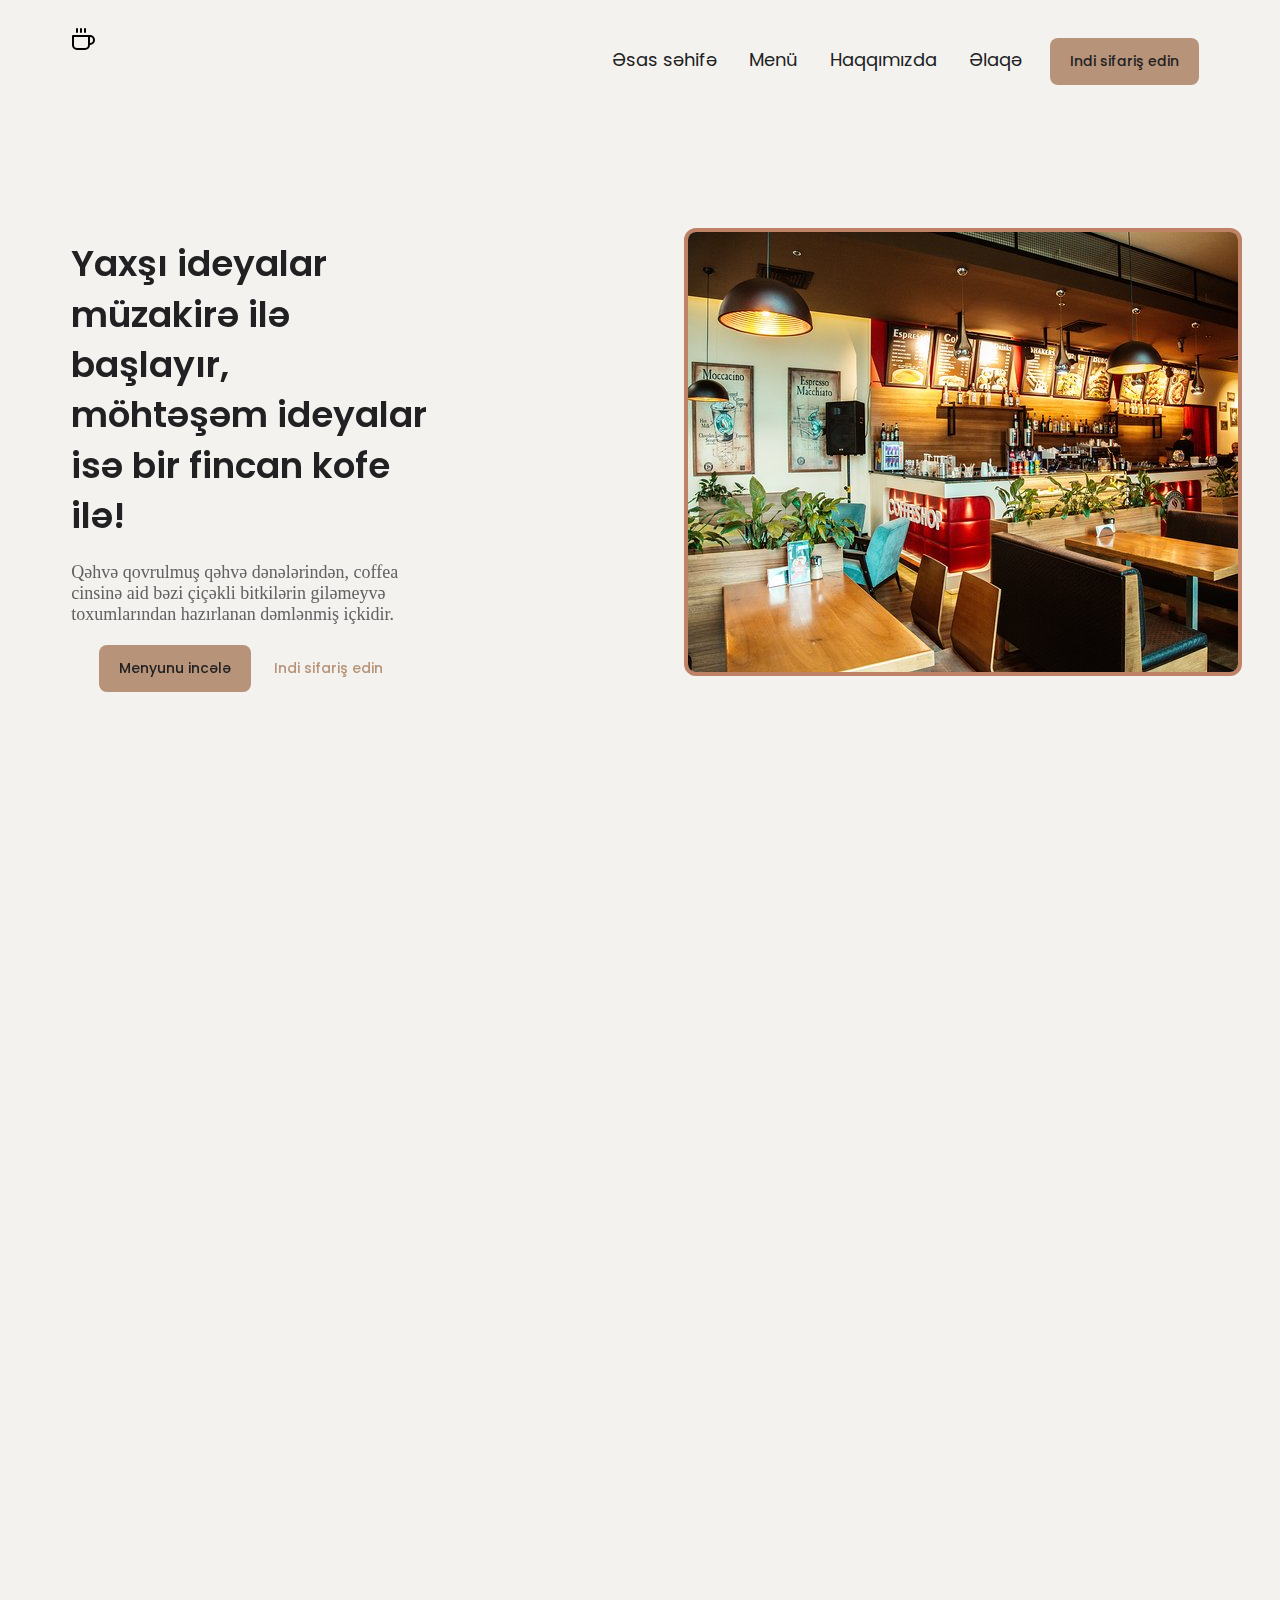
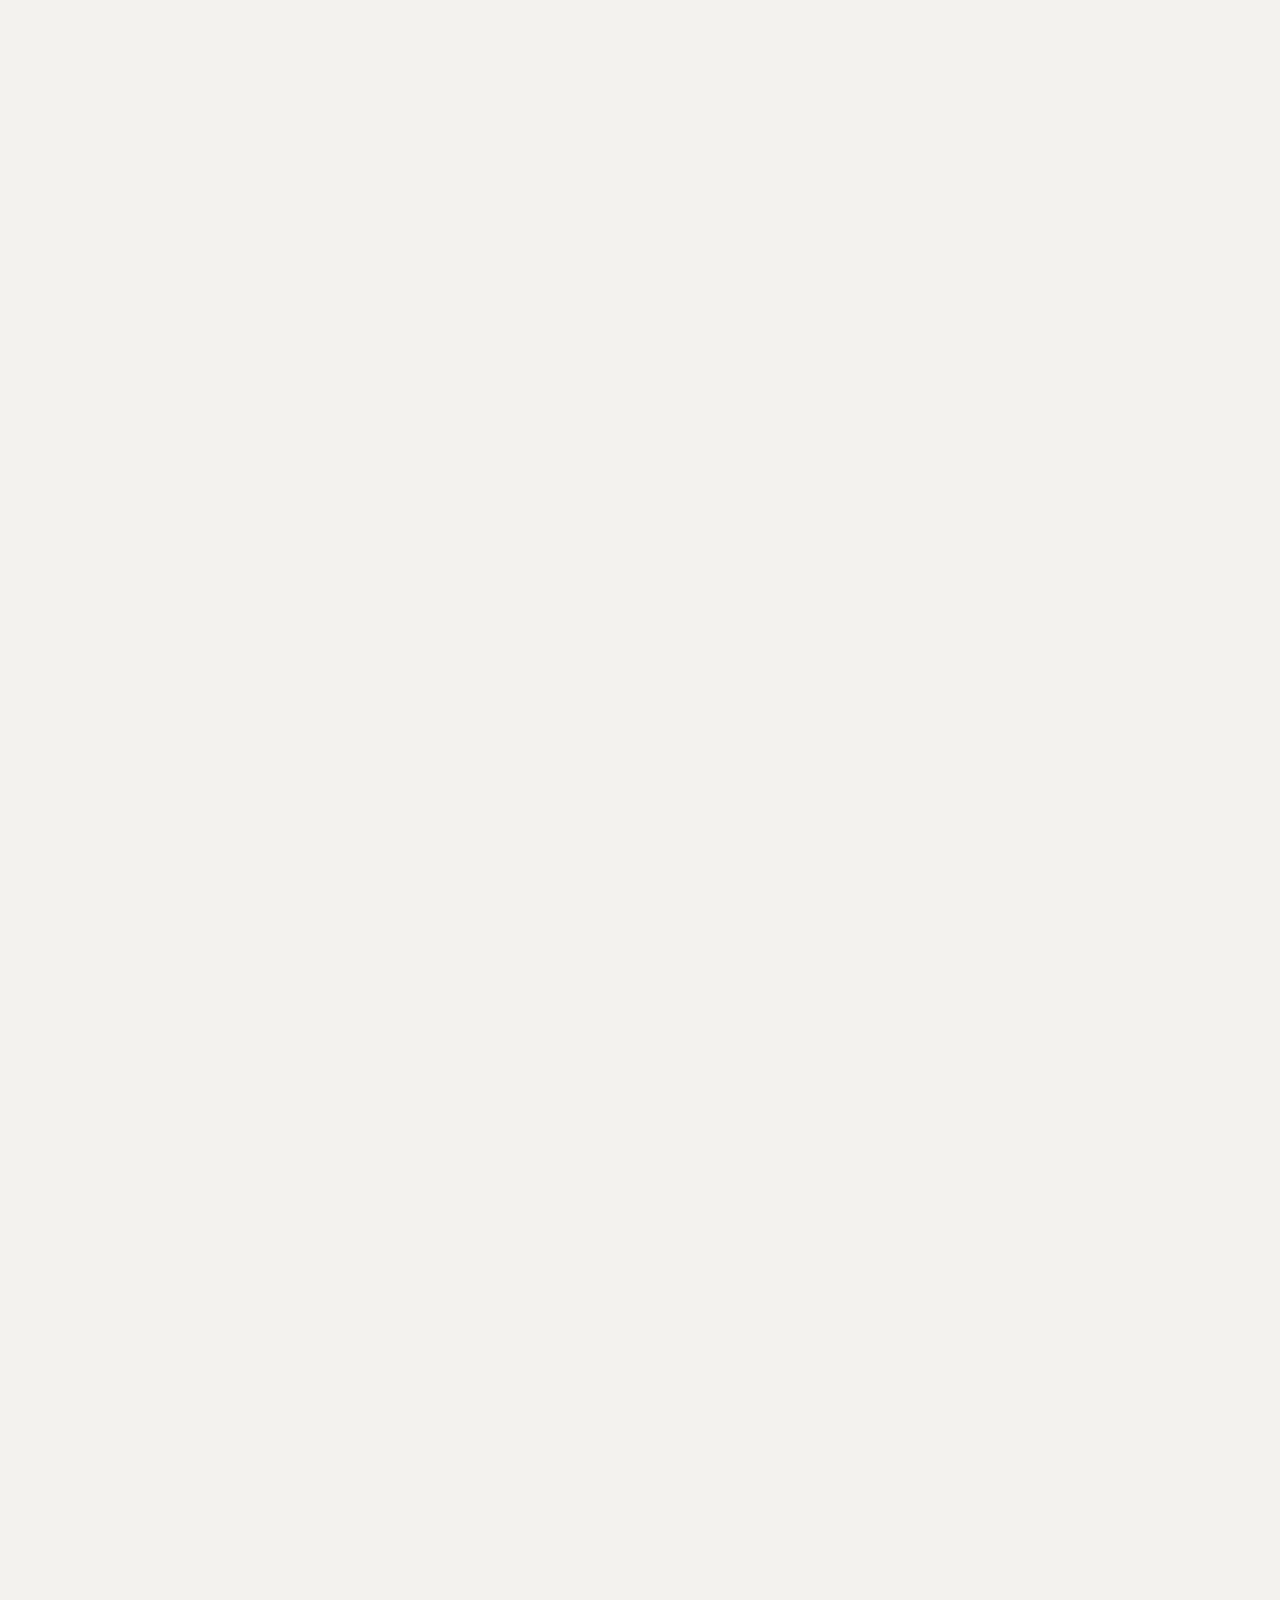
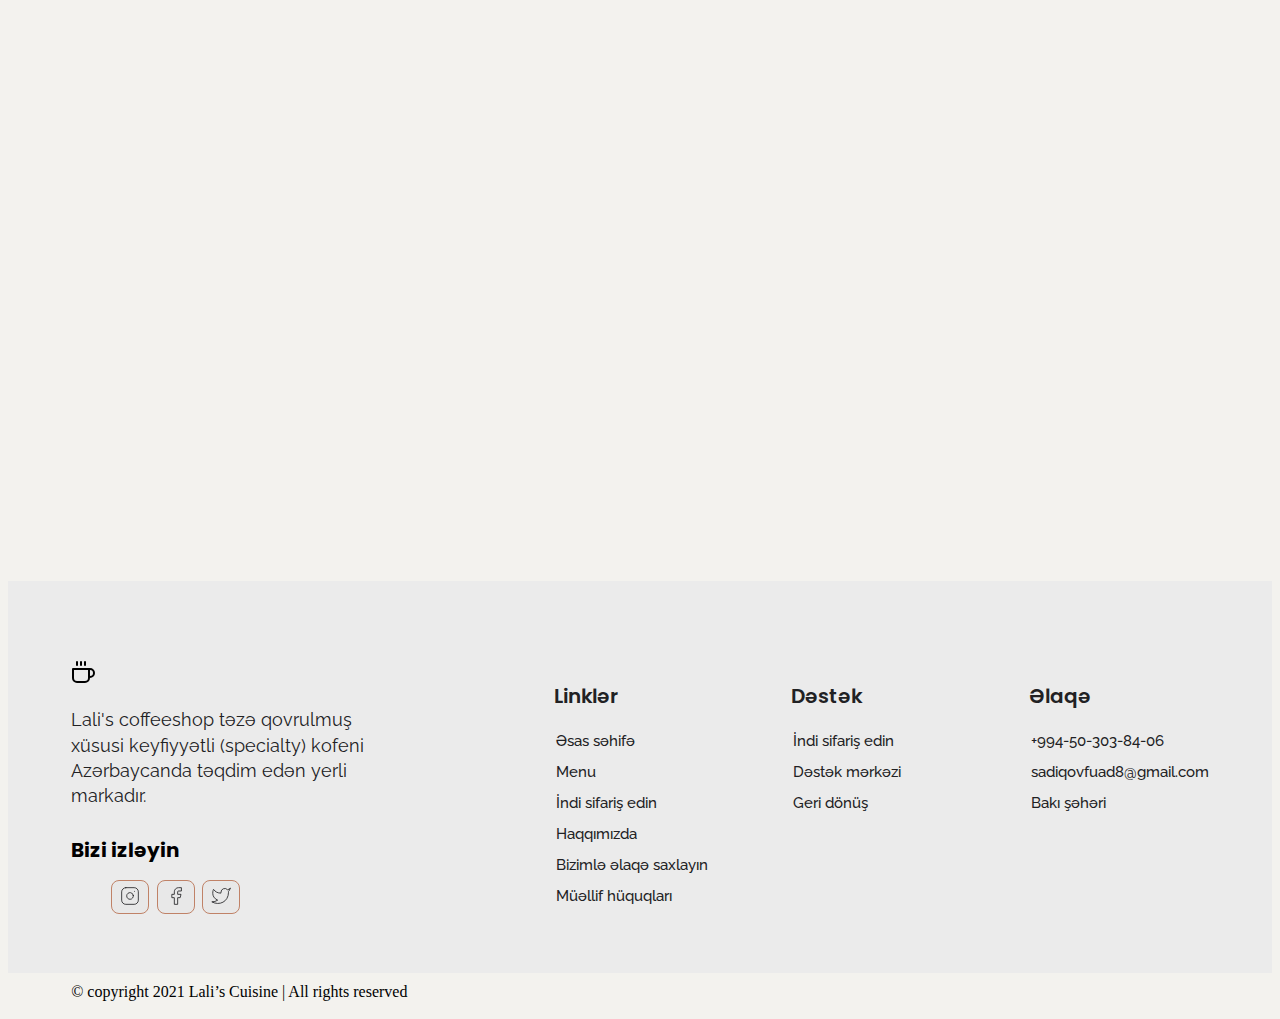
==== index.html @ 2149ada3 "initial commit" ====
<!DOCTYPE html>
<html lang="en">
<head>
    <meta charset="UTF-8">
    <meta http-equiv="X-UA-Compatible" content="IE=edge">
    <meta name="viewport" content="width=device-width, initial-scale=1.0">
    <title>Home | Lali's coffeeshop</title>
    <link rel="stylesheet" href="./reset.css">
    <link rel="stylesheet" href="./globalStyle.css">
    <link rel="stylesheet" href="./components.css">
    <!----aos.css---->
    <link rel="stylesheet" href="https://unpkg.com/aos@next/dist/aos.css" />
    <link rel="stylesheet" href="./home.css">
</head>
<body>
    <!----Nav Section---->
     <div class="nav">
         <div class="container">
             <div class="nav__wrapper">
                 <a href="./index.html" class="logo">
                    <img src="coffee.svg">
                 </a>
                 <nav>
                     <div class="nav__icon">
                        <svg xmlns="http://www.w3.org/2000/svg" width="24" height="24" viewBox="0 0 24 24" fill="none"
                        stroke="currentColor" stroke-width="2" stroke-linecap="round" stroke-linejoin="round"
                        class="feather feather-menu">
                        <line x1="3" y1="12" x2="21" y2="12" />
                        <line x1="3" y1="6" x2="21" y2="6" />
                        <line x1="3" y1="18" x2="21" y2="18" />
                      </svg>
                     </div>
                     <div class="nav__bgOverlay"></div>
                     <ul class="nav__list">
                         <div class="nav__close">
                            <svg xmlns="http://www.w3.org/2000/svg" width="24" height="24" viewBox="0 0 24 24" fill="none"
                            stroke="currentColor" stroke-width="2" stroke-linecap="round" stroke-linejoin="round"
                            class="feather feather-x">
                            <line x1="18" y1="6" x2="6" y2="18" />
                            <line x1="6" y1="6" x2="18" y2="18" />
                          </svg>
                         </div>
                         <div class="nav__list__wrapper">
                             <li><a href="./index.html" class="nav__link">Əsas səhifə</a></li> 
                             <li><a href="./menu.html" class="nav__link">Menü</a></li>
                             <li><a href="./about.html" class="nav__link">Haqqımızda</a></li>
                             <li><a href="./contact.html" class="nav__link">Əlaqə</a></li>
                             <li><a href="./booking.html" class="btn primary-btn">Indi sifariş edin</a></li>
                         </div>
                     </ul>
                 </nav>
             </div>
         </div>
     </div>
    <!---End-Nav Section---->
   <!---Hero Section-->
   <section id="hero">
       <div class="container">
           <div class="hero__wrapper">
               <div class="hero__left" data-aos="fade-left">
                   <div class="hero__left__wrapper">
                       <h1 class="hero__heading">Yaxşı ideyalar müzakirə ilə başlayır, möhtəşəm ideyalar isə bir fincan kofe ilə! </h1>
                       <div class="hero__info">
                        Qəhvə qovrulmuş qəhvə dənələrindən, coffea cinsinə aid bəzi çiçəkli bitkilərin giləmeyvə toxumlarından hazırlanan dəmlənmiş içkidir. 
                       </div>
                       <div class="button__wrapper">
                           <a href="./menu.html" class="btn primary-btn">Menyunu incələ</a>
                           <a href="./booking.html" class="btn">Indi sifariş edin</a>
                       </div>
                    </div>
               </div>
               <div class="hero__right" data-aos="fade-right">
                   <div class="hero__imgWrapper">
                       <div class="hero__imgWrapper2">
                       <img src="coffeeshop.jpg" alt="">
                       </div>
                    </div>
                    </div>
               </div>
           </div>
       </div>
   </section>
   <!---End-Hero Section-->
   <!--Store Info Section-->
    <section id="storeInfo" data-aos="fade-up">
        <div class="container">
            <div class="storeInfo__wrapper">
                <div class="storeInfo__item">
                    <div class="storeInfo__icon">
                        <img src="wall-clock.svg" alt="icon">
                    </div>
                    <h3 class="storeInfo__title">
                        10:00 - 19:00
                    </h3>
                    <p>
                        Açılış saatı
                    </p>
                </div>
                <div class="storeInfo__item">
                    <div class="storeInfo__icon">
                        <img src="address.svg" alt="icon">
                    </div>
                    <h3 class="storeInfo__title">
                        Baku, Azerbaijan
                    </h3>
                    <p>
                        Ünvan
                    </p>
                </div>
                <div class="storeInfo__item">
                    <div class="storeInfo__icon">
                        <img src="phone.svg" alt="icon">
                    </div>
                    <h3 class="storeInfo__title">
                        +994-50-303-84-06
                    </h3>
                    <p>
                        Əlaqə nömrəsi
                    </p>
                </div>
            </div>
        </div>
    </section>
   <!--End-Store Info Section-->
   <!---Our Specials Section--->
   <section id="ourSpecials" data-aos="fade-up">
      <div class="container">
          <div class="ourSpecials__wrapper">
              <div class="ourSpecials__left">
                  <div class="ourSpecials__item">
                      <div class="ourSpecials__item__img">
                          <img src="latte.jpg" alt="coffee img">
                      </div>
                      <h2 class="ourSpecials__item__title">Latte</h2>
                      <h3 class="ourSpecials__item__price">5$</h3>
                      <p class="ourSpecials__item__text">
                        Qaranlıq, zəngin espressomuz buxarda hazırlanmış süd və yüngül köpük təbəqəsi ilə balanslaşdırılmışdır. Süd üçün mükəmməl istiləşmə.
                      </p>
                  </div>
                  <div class="ourSpecials__item">
                    <div class="ourSpecials__item__img">
                        <img src="cappuccino.jpg" alt="coffee img">
                    </div>
                    <h2 class="ourSpecials__item__title">Cappuccino</h2>
                    <h3 class="ourSpecials__item__price">6$</h3>
                    <p class="ourSpecials__item__text">
                        Tünd, zəngin espresso hamarlanmış və uzanmış qalın süd köpüyü təbəqəsi altında pusqudadır. Barista sənətinin və sənətkarlığının kimyagərliyi.
                      </p>
                </div>
              </div>
              <div class="ourSpecials__right">
                  <h2 class="ourSpecials__title">Bizim təklif etdiklərimiz</h2>
                  <p class="ourSpecials__text">
                    İstər fincanınızı isitmək üçün yeni bir şey axtarırsınız, istər sevimli qarışımınız üçün ən yaxşı 
                    dəmləmə üsulunu axtarırsınız, istərsə də ən nadir təkliflərimizi araşdırırsınız, doğru yerə gəldiniz.
                  </p>
                  <a href="./booking.html" class="btn primary-btn">Indi sifariş edin</a>
              </div>
          </div>
      </div>
   </section>
   <!---End-Our Specials Section--->
   <!--Top dishes-->
    <section id="dishGrid" data-aos="fade-up">
        <div class="container">
            <h2 class="dishGrid__title">
                Soyuq içkilər
            </h2>
            <div class="dishGrid__wrapper">
                <div class="dishGrid__item">
                    <div class="dishGrid__item__img">
                        <img src="iced-americano.jpg" alt="">
                    </div>
                    <div class="dishGrid__item__info">
                        <div class="dishGrid__item__title">
                            <h3>
                                Iced Americano
                            </h3>
                        <h3 class="dishGrid__item__price">
                        5$
                        </h3>
                        </div>
                    </div>
                </div>
                <div class="dishGrid__item">
                    <div class="dishGrid__item__img">
                        <img src="iced-espresso.jpg" alt="">
                    </div>
                    <div class="dishGrid__item__info">
                        <div class="dishGrid__item__title">
                            <h3>
                                Iced Espresso
                            </h3>
                        <h3 class="dishGrid__item__price">
                        6$
                        </h3>
                        </div>
                    </div>
                </div>
                <div class="dishGrid__item">
                    <div class="dishGrid__item__img">
                        <img src="iced-latte.png" alt="">
                    </div>
                    <div class="dishGrid__item__info">
                        <div class="dishGrid__item__title">
                            <h3>
                                Iced Caffè Latte
                            </h3>
                        <h3 class="dishGrid__item__price">
                        6$
                        </h3>
                        </div>
                    </div>
                </div>
            </div>
        </div>
    </section>
   <!--End-of-Top dishes-->
   <!--Discount-->
   <section id="discount" data-aos="fade-up">
      <div class="container">
        <div class="discount__wrapper">
            <div class="discount__images">
                <div class="discount__img1">
                    <img src="caramel-macchiato.jpg" alt="coffee img">
                </div>
                <div class="discount__img2">
                    <img src="espresso-machiato.jpg" alt="coffee img">
                </div>
            </div>
            <div class="discount__info">
                <h3 class="discount__text">
                    20% OFF
                </h3>
                <h3 class="discount__title">
                    Endirimdə olan içkilər
                </h3>
                <h3 class="discount__price">
                    <span class="discount__oldPrice">
                        10$
                    </span>
                    <span class="discount__newPrice">
                        8$
                    </span>
                </h3>
                <a href="./booking.html" class="btn primary-btn discount__btn">Indi sifariş edin</a>
            </div>
        </div>
      </div>
   </section>
   <!--End-of-Discount-->
   <!--Why us Section-->
   <section id="whyUs">
    <div class="whyUs__wrapper">
        <div class="whyUs__left" data-aos="fade-right">
            <h2 class="whyUs__title">
                Niyə bizim kofeləri seçməlisiniz
            </h2>
            <p class="whyUs__text">
                Xidmət keyfiyyəti, içkilər, atmosfer və qiymətlər restoranı seçmək üçün əsas nüanslardır.Əsas məqsədimiz, hər fincanda eyni keyfiyyət və ləzzəti qoruyaraq hər yerdə insanlar üçün əvəzedilməz olmamızı təmin etməkdir. 
            </p>
        </div>
        <div class="whyUs__right" data-aos="fade-left">
            <div class="whyUs__items__wrapper">
                <div class="whyUs__item">
                    <div class="whyUs__item__icon">
                        <svg xmlns="http://www.w3.org/2000/svg" viewBox="0 0 512 512">
                            <path d="M400 192H32C14.25 192 0 206.3 0 224v192c0 53 43 96 96 96h192c53 0 96-43 96-96h16c61.75 0 112-50.25 112-112S461.8 192 400
                            192zM400 352H384V256h16C426.5 256 448 277.5 448 304S426.5 352 400 352zM107.9 100.7C120.3 107.1 128 121.4 128 136c0
                            13.25 10.75 23.89 24 23.89S176 148.1 176 135.7c0-31.34-16.83-60.64-43.91-76.45C119.7 52.03 112 38.63 112 24.28c0-13.25-10.75-24.14-24-24.14S64 11.03
                            64 24.28C64 55.63 80.83 84.92 107.9 100.7zM219.9 100.7C232.3 107.1 240 121.4 240 136c0 13.25 10.75 23.86 24 23.86S288 148.1
                            288 135.7c0-31.34-16.83-60.64-43.91-76.45C231.7 52.03 224 38.63 224 24.28c0-13.25-10.75-24.18-24-24.18S176 11.03 176 24.28C176 55.63 192.8 84.92 
                            219.9 100.7z"/>
                        </svg>
                        <p class="whyUs__item__text">
                            Keyfiyyətli içkilər
                        </p>
                    </div>
                    </div>
                    <div class="whyUs__item">
                    <div class="whyUs__item__icon">
                        <svg version="1.1" id="Capa_1" xmlns="http://www.w3.org/2000/svg" xmlns:xlink="http://www.w3.org/1999/xlink" x="0px" y="0px"
	                    width="536.243px" height="536.242px" viewBox="0 0 536.243 536.242" style="enable-background:new 0 0 536.243 536.242;"
                        xml:space="preserve">
                       <g>
                       <path d="M471.053,197.07c-94.2-101.601-284-183.601-423.5-154.2c-9.2,1.8-12.9,9.2-12.2,16.5c-86.9,47.7,9.2,213,45.9,261.3
		               c72.2,96.1,200.701,203.2,329.901,173.8c60-13.5,103.399-69.8,120-126.1C550.053,304.77,513.253,242.37,471.053,197.07z
		               M393.353,465.17c-102.199,23.3-210.5-75.9-271.7-145c-61.2-70.4-108.3-155.4-71-243c83.8,151.8,253.4,269.3,414.9,321.899
		               c19.601,6.101,28.2-24.5,8.601-31.199C318.753,315.27,166.353,209.97,73.953,72.27c111.4-13.5,238.701,45.9,326.201,107.101
		               c50.199,35.5,98.5,87.5,102.8,151.8C505.954,394.17,451.454,451.67,393.353,465.17z"/>
                       </g><g></g><g></g><g></g><g></g><g></g><g></g><g></g><g></g><g></g><g></g><g></g><g></g><g></g><g></g><g></g>
                       </svg>

                        <p class="whyUs__item__text">
                            Klassik dad
                        </p>
                    </div>
                    </div>
                    <div class="whyUs__item">
                    <div class="whyUs__item__icon">
                        <svg version="1.1" id="Capa_1" xmlns="http://www.w3.org/2000/svg" xmlns:xlink="http://www.w3.org/1999/xlink" x="0px" y="0px"
	                    viewBox="0 0 58 58" style="enable-background:new 0 0 58 58;" xml:space="preserve">
                        <g>
 	                    <path d="M45.768,6.161c-1.884-0.244-3.766-0.099-5.608,0.432C37.517,3.106,33.399,1.047,29,1.047s-8.517,2.06-11.16,5.546
		                c-1.842-0.529-3.724-0.675-5.608-0.432C5.318,7.057,0.06,12.974,0.001,19.925c-0.055,6.503,4.307,12.141,10.608,13.709
		                c1.496,0.372,2.6,1.653,2.746,3.188l0.838,8.803l-0.001,0l0.479,5.029c0.204,2.146,2.92,3.619,4.062,4.147
		                c0.163,0.075,0.294,0.131,0.381,0.167c3.142,1.323,6.514,1.984,9.886,1.984c3.371,0,6.74-0.661,9.877-1.982
		                c0.702-0.29,4.215-1.864,4.449-4.316l0.479-5.029l-0.001,0l0.838-8.803c0.146-1.535,1.25-2.816,2.746-3.188
		                C53.692,32.065,58.055,26.428,58,19.925C57.94,12.974,52.682,7.057,45.768,6.161z M38.108,53.125
		                c-5.789,2.438-12.429,2.439-18.222-0.002c-1.247-0.52-3.134-1.724-3.223-2.658l-0.124-1.298c3.955,1.912,8.137,2.88,12.46,2.88
		                s8.505-0.968,12.46-2.88l-0.124,1.298C41.248,51.399,39.36,52.604,38.108,53.125z M46.908,31.692
		                c-2.317,0.577-4.027,2.563-4.254,4.94l-0.968,10.162c-4.004,2.151-8.268,3.252-12.686,3.252s-8.682-1.101-12.686-3.252
		                l-0.968-10.162c-0.227-2.378-1.937-4.363-4.254-4.94c-5.4-1.344-9.139-6.176-9.092-11.75c0.051-5.958,4.56-11.029,10.489-11.797
		                c0.504-0.065,1.009-0.099,1.513-0.099c1.313,0,2.621,0.222,3.903,0.663l0.724,0.249l0.43-0.634C21.298,5.021,25.014,3.047,29,3.047
		                s7.702,1.974,9.941,5.278l0.43,0.634l0.724-0.249c1.774-0.61,3.596-0.8,5.416-0.564C51.439,8.913,55.949,13.984,56,19.942
		                C56.047,25.517,52.308,30.349,46.908,31.692z"/>
	                    <path d="M18.876,35.055c-0.548,0.068-0.937,0.568-0.868,1.116l1,8c0.063,0.506,0.494,0.876,0.991,0.876
		                c0.042,0,0.083-0.003,0.125-0.008c0.548-0.068,0.937-0.568,0.868-1.116l-1-8C19.923,35.374,19.418,34.992,18.876,35.055z"/>
	                    <path d="M26,37.047c-0.552,0-1,0.447-1,1v8c0,0.553,0.448,1,1,1s1-0.447,1-1v-8C27,37.494,26.552,37.047,26,37.047z"/>
	                    <path d="M39.124,35.055c-0.543-0.063-1.048,0.319-1.116,0.868l-1,8c-0.068,0.548,0.32,1.048,0.868,1.116
		                c0.042,0.005,0.084,0.008,0.125,0.008c0.497,0,0.928-0.37,0.991-0.876l1-8C40.061,35.623,39.672,35.123,39.124,35.055z"/>
	                    <path d="M32,37.047c-0.552,0-1,0.447-1,1v8c0,0.553,0.448,1,1,1c0.552,0,1-0.447,1-1v-8C33,37.494,32.552,37.047,32,37.047z"/>
	                    <path d="M16.011,11.047c-8.348-0.071-9.973,6.717-9.987,6.786c-0.119,0.539,0.223,1.072,0.762,1.19
		                c0.072,0.016,0.145,0.023,0.215,0.023c0.459,0,0.874-0.318,0.976-0.786c0.012-0.053,1.211-5.329,8.013-5.214
		                c0.535-0.037,1.005-0.438,1.011-0.989S16.563,11.053,16.011,11.047z"/>
	                    <path d="M23.389,7.255c-0.437,0.338-0.518,0.966-0.18,1.403c0.337,0.437,0.966,0.516,1.403,0.181
		                c0.041-0.033,4.222-3.182,8.816,0.027c0.174,0.122,0.374,0.181,0.572,0.181c0.316,0,0.626-0.149,0.821-0.428
		                c0.316-0.452,0.206-1.076-0.247-1.392C29.943,3.994,25.233,5.833,23.389,7.255z"/>
                        </g><g></g><g></g><g></g><g></g><g></g><g></g><g></g><g></g><g></g><g></g><g></g><g></g><g></g><g></g><g></g>
                        </svg>
                        <p class="whyUs__item__text">
                            Təcrübəli baristalar
                        </p>
                    </div>
                    </div>
                    <div class="whyUs__item">
                    <div class="whyUs__item__icon">
                        <svg version="1.1" id="Capa_1" xmlns="http://www.w3.org/2000/svg" xmlns:xlink="http://www.w3.org/1999/xlink" x="0px" y="0px"
	                    viewBox="0 0 295.84 295.84" style="enable-background:new 0 0 295.84 295.84;" xml:space="preserve">
                       <g>
                       <path d="M90.644,34.525L60.75,61.591c-3.035,2.897-3.211,7.64-0.457,10.655c1.324,1.586,3.444,2.594,5.771,2.594h35.807
		               c4.231,0,7.547-3.218,7.547-7.449c0-4.289-3.315-7.551-7.547-7.551H85.578l15.212-13.922c5.483-4.955,8.628-12.117,8.628-19.515
		               c0-6.659-2.412-12.951-6.771-17.62c-4.955-5.483-12.04-8.646-19.437-8.646c-6.658,0-12.91,2.402-17.578,6.76l-3.136,2.826
		               c-3.073,2.805-3.32,7.483-0.531,10.689c1.465,1.605,3.515,2.526,5.624,2.526c1.861,0,3.661-0.71,5.062-1.988l3.105-2.807
		               c2.073-1.825,4.721-2.83,7.454-2.83c3.219,0,6.129,1.269,8.182,3.558c1.852,2.104,2.83,4.682,2.83,7.454
		               C94.223,29.59,92.987,32.423,90.644,34.525z"/>
	                   <path d="M115.019,60.006c1.262,1.107,2.844,1.834,4.704,1.834h29.197v5.333c0,4.231,3.269,7.547,7.5,7.547s7.5-3.315,7.5-7.547
		               v-5.726c4-0.466,6.658-3.587,6.658-7.487c0-3.831-2.658-7.004-6.658-7.485V7.363c0-2.723-0.916-4.265-1.585-4.973
		               c-0.666-0.708-1.965-1.946-4.187-2.273c-2.688-0.395-4.584,0.167-6.686,2.269c-0.666,0.788-37.684,46.902-37.684,46.902
		               c-1.297,1.637-1.851,3.729-1.597,5.741C112.425,56.967,113.445,58.785,115.019,60.006z M148.92,29.17v17.67h-13.318L148.92,29.17z"
		               />
	                   <path d="M189.369,74.72c4.289,0,7.551-3.315,7.551-7.547V44.84h22v22.333c0,4.231,3.218,7.547,7.449,7.547
		               c4.289,0,7.551-3.315,7.551-7.547V7.665c0-4.232-3.262-7.548-7.551-7.548c-4.231,0-7.449,3.316-7.449,7.548V29.84h-22V7.665
		               c0-4.232-3.262-7.548-7.551-7.548c-4.231,0-7.449,3.316-7.449,7.548v59.508C181.92,71.405,185.138,74.72,189.369,74.72z"/>
	                  <path d="M235.002,88.84H61.504c-24.951,0-45.584,20.14-45.584,45.091v0.5c0,24.951,20.633,45.409,45.584,45.409h0.563
		              l-16.616,68.527c-0.236,0.756-0.531,1.479-0.531,2.313v37c0,4.418,3.915,8.159,8.333,8.159h190c4.418,0,7.667-3.741,7.667-8.159
		              v-37c0-0.957-0.01-1.792-0.319-2.642l-16.458-68.199h0.859c24.951,0,44.918-20.458,44.918-45.409v-0.5
		              C279.92,108.98,259.953,88.84,235.002,88.84z M63.415,242.84l25.174-105h118.859l25.567,105H63.415z"/>
	                 <circle cx="119.599" cy="156.168" r="9.091"/>
	                 <circle cx="148.008" cy="156.168" r="9.091"/>
	                 <circle cx="176.416" cy="156.168" r="9.091"/>
	                 <circle cx="119.599" cy="184.576" r="9.091"/>
	                 <circle cx="148.008" cy="184.576" r="9.091"/>
	                 <circle cx="176.416" cy="184.576" r="9.091"/>
	                 <path d="M119.599,203.895c-5.022,0-9.091,4.067-9.091,9.091c0,5.02,4.068,9.09,9.091,9.09c5.021,0,9.09-4.07,9.09-9.09
	                 C128.689,207.962,124.619,203.895,119.599,203.895z"/>
	                 <path d="M148.008,203.895c-5.021,0-9.091,4.067-9.091,9.091c0,5.02,4.069,9.09,9.091,9.09s9.09-4.07,9.09-9.09
		             C157.098,207.962,153.029,203.895,148.008,203.895z"/>
	                <path d="M176.416,203.895c-5.021,0-9.091,4.067-9.091,9.091c0,5.02,4.069,9.09,9.091,9.09s9.092-4.07,9.092-9.09
		            C185.508,207.962,181.438,203.895,176.416,203.895z"/>
                    </g><g></g><g></g><g></g><g></g><g></g><g></g><g></g><g></g><g></g><g></g><g></g><g></g><g></g><g></g><g></g>
                    </svg>

                        <p class="whyUs__item__text">
                            24 saat servis
                        </p>  
                    </div>
            </div>
        </div>
    </div>
   </section>
    <!--End-of-Why us Section-->
    <!--Newsletter section-->
    <section id="newsletter" data-aos="fade-up">
        <div class="container">
            <div class="newsletter__wrapper">
                <div class="newsletter__info">
                    <h3 class="newsletter__title">Xəbər bülleteninə qoşul</h3>
                    <p class="newsletter__text">Yeniliklərdən xəbər almaq üçün bizi izlə</p>
                </div> 
                <div class="newsletter__form">
                    <form action="">
                        <label for="email">
                            <input type="email" placeholder="Mail adressiniz:">
                        </label>
                        <button type="submit">Qoşul</button>
                    </form>
                </div>
            </div>
        </div>
    </section>
    <!--End-of-Newsletter section-->
<!--Footer-->
<footer>
    <div class="container">
        <div class="footer__wrapper">
            <div class="footer__col1">
                <div class="footer__logo">
                    <a href="./index.html"><img src="coffee.svg"></a>
                </div>
                    <p class="footer__desc">Lali's coffeeshop təzə qovrulmuş xüsusi keyfiyyətli (specialty) kofeni Azərbaycanda təqdim edən yerli markadır.</p>
                <div class="footer__socials">
                    <h4 class="footer_socials__title">Bizi izləyin</h4>
                    <ol>
                        <li><a href="#"> <svg xmlns="http://www.w3.org/2000/svg" width="24" height="24" viewBox="0 0 24 24" fill="none"
                            stroke="currentColor" stroke-width="1" stroke-linecap="round" stroke-linejoin="round"
                            class="feather feather-instagram">
                            <rect x="2" y="2" width="20" height="20" rx="5" ry="5" />
                            <path d="M16 11.37A4 4 0 1 1 12.63 8 4 4 0 0 1 16 11.37z" />
                            <line x1="17.5" y1="6.5" x2="17.51" y2="6.5" />
                          </svg></a></li>
                        <li><a href="#"><svg xmlns="http://www.w3.org/2000/svg" width="24" height="24" viewBox="0 0 24 24" fill="none"
                            stroke="currentColor" stroke-width="1" stroke-linecap="round" stroke-linejoin="round"
                            class="feather feather-facebook">
                            <path d="M18 2h-3a5 5 0 0 0-5 5v3H7v4h3v8h4v-8h3l1-4h-4V7a1 1 0 0 1 1-1h3z" />
                          </svg></a></li>
                        <li><a href=""> <svg xmlns="http://www.w3.org/2000/svg" width="24" height="24" viewBox="0 0 24 24" fill="none"
                            stroke="currentColor" stroke-width="1" stroke-linecap="round" stroke-linejoin="round"
                            class="feather feather-twitter">
                            <path
                              d="M23 3a10.9 10.9 0 0 1-3.14 1.53 4.48 4.48 0 0 0-7.86 3v1A10.66 10.66 0 0 1 3 4s-4 9 5 13a11.64 11.64 0 0 1-7 2c9 5 20 0 20-11.5a4.5 4.5 0 0 0-.08-.83A7.72 7.72 0 0 0 23 3z" />
                          </svg></a></li>
                    </ol>
                </div>
            </div>
            <div class="footer__col2">
                <h3 class="footer__text__title">Linklər</h3>
                    <ol class="footer__text">
                        <li><a href="./index.html">Əsas səhifə</a></li>
                        <li><a href="./menu.html">Menu</a></li>
                        <li><a href="./booking.html">İndi sifariş edin</a></li>
                        <li><a href="./about.html">Haqqımızda</a></li>
                        <li><a href="./contact.html">Bizimlə əlaqə saxlayın</a></li>
                        <li><a href="#">Müəllif hüquqları</a></li>
                    </ol>
            </div>
            <div class="footer__col3">
                <h3 class="footer__text__title">Dəstək</h3>
                    <ol class="footer__text">
                        <li><a href="./booking.html">İndi sifariş edin</a></li>
                        <li><a href="#">Dəstək mərkəzi</a></li>
                        <li><a href="#">Geri dönüş</a></li>
                    </ol>
            </div>
            <div class="footer__col4">
                <h3 class="footer__text__title">Əlaqə</h3>
                    <ol class="footer__text">
                        <li><a href="tel:+994503038406">+994-50-303-84-06</a></li>
                        <li><a href="#">sadiqovfuad8@gmail.com</a></li>
                        <li><a href="#">Bakı şəhəri</a></li>
                    </ol>
            </div>
        </div>
    </div>
</footer>
<div id="copyright">
    <div class="container">
        <div class="copyright__text">
            © copyright 2021 Lali’s Cuisine | All rights reserved
        </div>
    </div>
</div>
<!--End footer-->
<!-----aos.js------>
<script src="https://unpkg.com/aos@next/dist/aos.js"></script>
<!-----custom script-->
<script src="./main.js"></script>
</body>
</html>
---- globalStyle.css ----
@import url('https://fonts.googleapis.com/css2?family=Poppins:wght@500;600&family=Raleway:wght@400;500;600&display=swap');

html
{
    font-size: 10px;
    overflow-x: hidden;
}
::selection{
    background-color: #d3ab8c;
}
:root
{
    --brown-1: #c08267;
    --brown-2: #B79479;
    --lightwhite-1: #EBEBEB;
    --lightgrey-2: #e2e2e172;
    --black-1: #616063;
    --black-2: #212123;
    --black-3: #00704b3d;
    --white-1: #e8e8e8;
}
body
{
    background-color: #F3F2EE;
    overflow-x: hidden;
}
section
{
    padding: 100px 0;
}
@media only screen and (max-width: 767px)
{
section{
    padding: 50px 0;
}
}

.container
{
    max-width: 1200px;
    width: 90%;
    margin: 0 auto;
}
svg
{
    width: 100%;
    height: 100%;
    object-fit: contain;
}

h1, h2, h3, h4
{
    font-family: 'Poppins', sans-serif;
}
p
{
    font-family: 'Raleway', sans-serif;
    font-weight: 400;
    line-height: 1.4em;
    font-size: 1.8rem;
}
a
{
    text-decoration: none;
    display: inline-block;
}
---- components.css ----
/* Nav Styles */
.nav {
	padding: 2rem 0;
}
.nav__icon,
.nav__close,
.nav__bgOverlay {
	display: none;
}
.nav__wrapper {
	display: flex;
	justify-content: space-between;
}
.nav__list li {
	display: inline-block;
	margin: 0 1rem;
}
.nav__list .nav__link {
	font-size: 1.8rem;
	font-family: Poppins;
	color: var(--black-2);
	padding: 0.5rem;
}
.nav__list li:hover .nav__link {
	color: var(--brown-2);
}
@media only screen and (max-width: 768px) {
	.nav {
		position: relative;
		/* overflow-x: scroll; */
	}
	.nav__icon {
		display: block;
	}
	.nav__icon svg,
	.nav__close svg {
		pointer-events: none;
		height: 30px;
		width: 30px;
	}
	.nav__close {
		display: block;
		position: absolute;
		color: var(--black-2);
		right: 1rem;
		top: 1rem;
		cursor: pointer;
	}
	.nav__list {
		z-index: 1000;
		position: absolute;
		left: 100%;
		top: 0;
		height: 100vh;
		width: 80%;
		background: var(--brown-2);
		display: flex;
		align-items: center;
		justify-content: flex-end;
		padding-right: 2rem;
		transform: translate(0%);
		overflow: hidden;
		transition: 0.3s ease-in transform;
	}
	.nav__list.show {
		transform: translate(-100%);
	}
	.nav__list li {
		display: block;
		text-align: right;
		margin-bottom: 2rem;
	}
	.nav__list a {
		font-size: 1.6rem;;
	}
	.nav__bgOverlay {
		position: absolute;
		left: 0;
		top: 0;
		z-index: 1000;
		height: 100vh;
		width: 100%;
		background: rgba(18, 24, 14, 0.808);
		display: none;
	}
	.nav__bgOverlay.active {
		display: block;
	}
    .nav__list li:hover .nav__link {
	color: var(--white-1);
    }
}
/* End Nav Styles */
/*  Global Button Styles */
.btn
{
    color: var(--brown-2);
    font-family: Poppins;
    font-weight: 500;
    border-radius: 8px;
    font-size: 1.4rem;
    padding: 1.2rem 2rem;
}
.primary-btn
{
    color: var(--black-2);
    background-color: var(--brown-2);
}
.primary-btn::selection
{
    color: white;
}
@media only screen and (min-width: 768px)
{
    .btn
    {
        padding: 1.3rem 2rem;
        font-size: 1.4rem;
    }
}
/*Footer Styles*/
footer
{
    background: var(--lightwhite-1);
    padding-top: 5rem;
    padding-bottom: 2rem;
}
.footer__wrapper
{
    display: flex;
    flex-direction: column;
    gap: 3rem;
}
.footer__logo
{
    width: 150px;
    margin-bottom: 2rem;
}
.footer__desc
{
    font-size: 1.4rem;
    color: var(--black-2);
    margin-bottom: 2rem;
}
.footer__socials__title
{
    font-size: 1.8rem;
    color: var(--black-1);
    margin-bottom: 1rem;
}
.footer__socials li
{
    display: inline-block;
    margin-right: 0.5rem;
}
.footer__socials a
{
    padding: 0.5rem 0.8rem;
    background-color: var(--white-1);
    border: 1px solid var(--brown-1);
    border-radius: 8px;
}
.footer__socials svg
{
    width: 20px;
    color: var(--black-2);
}
.footer__text__title
{
    margin-left: 3.8rem;
    font-size: 1.8rem;
    margin-bottom: 1rem;
    color: var(--black-2);
    font-weight: 600;
}
.footer__text a
{
    font-size: 1.4rem;
    margin-bottom: 0.5rem;
    color: var(--black-2);
    font-family: Raleway;
    font-weight: 500;
    line-height: 1.4em;

}
.footer__text li
{
    list-style: none;
}
@media only screen and (min-width: 768px)
{
    footer
    {
        padding-top: 8rem;
        padding-bottom: 4rem;
    }
    .footer__wrapper
    {
        flex-direction: row;
    }
    .footer__col1
    {
        flex: 4;
    }
    .footer__col2,
    .footer__col3,
    .footer__col4
    {
        flex: 2;
    }
    .footer__desc
    {
        max-width: 300px;
        font-size: 1.8rem;
        margin-bottom: 2.5rem;
    }
    .footer_socials__title
    {
        font-size: 2rem;
        margin-bottom: 1.5rem;
    }
    .footer__text__title
    {
        font-size: 2rem;
        margin-bottom: 2rem;
    }
    .footer__text a
    {
        font-size: 1.5rem;
        margin-bottom: 1rem;
    }
}
#copyright 
{
    padding: 1rem 0;
}
.copyright__text
{
    font-size: 1.4rem;
    text-align: center;
}
@media only screen and (min-width: 768px)
{
    .copyright__text
    {
        font-size: 1.6rem;
        text-align: left;
    }
}
/* storeİnfo styles */
.storeInfo__wrapper
{
    display: flex;
    align-items: stretch;
    justify-content: center;
    flex-wrap: wrap;
    gap: 1rem;
}
.storeInfo__item
{
    background-color: var(--lightwhite-1);
    padding: 20px 30px;
    text-align: center;
    border-radius: 12px;
    width: 150px;
}
.storeInfo__icon
{
    width: 30px;
    margin: 0 auto;
    margin-bottom: 1.5rem;
}
.storeInfo__title
{
    font-size: 1.4rem;
    font-family: Poppins;
    font-weight: 500;
    margin-bottom: 0.5rem;
    color: var(--black-2);
}
.storeInfo__text
{
    font-size: 1.4rem;
    font-family: Raleway;
    color: var(--black-1);
}
@media only screen and (min-width: 768px)
{
    .storeInfo__wrapper
    {
        gap: 2rem;
    }
    .storeInfo__item
    {
        min-width: 200px;
        padding: 40px 0;
    }
    .storeInfo__icon
    {
        width: 47px;
        margin-bottom: 2.5rem;
    }
    .storeInfo__title
    {
        font-size: 1.6rem;
        margin-bottom: 1rem;
    }
    .footer__text
    {
        font-size: 1.6rem;
    }
} 
/*  Dish Grid styles */ 
.dishGrid__title
{
    font-size: 1.8rem;
    margin-bottom: 2rem;
    font-weight: 600;
    color: var(--black-2);
}
.dishGrid__wrapper
{
    display: grid;
    grid-template-columns: repeat(auto-fit, minmax(140px, 1fr));
    gap: 1rem;
}
.dishGrid__item
{
    display: flex;
    flex-direction: column;
    background-color: var(--brown-2);
    padding: 0.5rem;
    gap: 0.5rem;
    border-radius: 8px;
}
.dishGrid__item__img
{
    flex: 4;
}
.dishGrid__item__info
{
    flex: 5;
}
.dishGrid__item__img img
{
    object-fit: cover;
    border-radius: 12px;
    width: 145px;
    height: 180px;
    margin-right: 7px;
    margin-top: 3px;
}
.dishGrid__item__title
{
    font-size: 1.4rem;
    line-height: 2rem;
    font-weight: 500;
    color: var(--black-2);
    margin-bottom: 0.5rem;
}
.dishGrid__item__price
{
    font-size: 1.4rem;
    color: var(--black-2);
    font-weight: 600;
    margin-bottom: 0.5rem;
}
@media only screen and (min-width: 768px)
{
    .dishGrid__title
    {
        font-size: 2.4rem;
    }
    .dishGrid__wrapper
    {
        grid-template-columns: repeat(auto-fit, minmax(350px, 1fr));
        gap: 3rem;
    }
    .dishGrid__item
    {
        flex-direction: row;
        padding: 1.5rem;
        gap: 1rem;
    }
    .dishGrid__item__title
    {
        font-size: 1.8rem;
        
    }
    .dishGrid__item__price
    {
        font-size: 1.7rem;
        margin-bottom: 1rem;
    }
}   
/* Form Styles */ 
#form
{
    padding: 5rem 0;
}
.form__title
{
    font-size: 1.8rem;
    color: var(--black-2);
    font-weight: 600;
}
.form__wrapper
{
    padding: 3rem 0;
}
.form__wrapper form
{
    display: grid;
    grid-template-columns: 1fr;
    gap: 2rem;
}
.form__group label
{
    font-size: 1.6rem;
    font-family: Poppins;
    color: var(--black-2);
    font-weight: 500;
}
.form__group input,
.form__group textarea,
.form__group select
{
   width: 90%;
   border: none;
   background-color: #b794794c;
   font-size: 1.4rem;
   font-family: Raleway;
   font-weight: 600;
   padding: 1.5rem;
   border-radius: 8px;
   margin-top: 0.5rem;
   color: var(--black-1);
}
.form__group select
{
    width: 97%;
}
.form__group textarea
{
    resize: vertical;
}
.form__group button[type="submit"]
{
    width: max-content;
    border: none;
    padding: 1rem 4rem;
    letter-spacing: 0.1rem;
}
@media only screen and (min-width: 731px)
{
    .form__title
    {
        font-size: 3.6rem;
        margin-bottom: 1.5rem;
    }
    .form__wrapper
    {
        padding: 2rem 0;
    }
    .form__wrapper form
    {
        grid-template-columns: 1fr 1fr;
    }
    .form__group__full
    {
        grid-column: 1/3;
    }
    .form__group__full textarea
    {
        width: 95%;
    }
    .form__wrapper button[type="submit"]
    {
        width: 150px;
    }
    .form__group label
    {
        font-size: 1.8rem;
    }
    .form__group textarea,
    .form__group input,
    .form__group select
    {
        font-size: 1.8rem;
        padding: 2rem;
        margin-top: 1.5rem;
    }
    .form__group select
    {
        width: 96%;
    }
}
---- home.css ----
/* Hero Section Styles */
.hero__wrapper
{
    display: flex;
    align-items: center;
    justify-content: center;
    flex-direction: column-reverse;
    gap: 5rem;
}
.hero__left__wrapper
{
    max-width: 360px;
}
.hero__imgWrapper
{
    max-width: 400px;
    width: 80%;
    margin: 0 auto;
    
}
.hero__heading
{
    font-family: Poppins;
    font-weight: 600;
    line-height: 1.4em;
    text-align: center;
    font-size: 1.8rem;
    margin-bottom: 1.5rem;
    color: var(--black-2);
}
.hero__info
{
    text-align: center;
    font-size: 1.4rem;
    margin-bottom: 1.5rem;
    color: var(--black-1);
}
.button__wrapper
{
    text-align: center;
}
.hero__imgWrapper2 img
{
    border-radius: 12px;
    border: 4px solid var(--brown-1);
}
@media only screen and (max-width: 768px)
{
    .hero__imgWrapper2 img
    {
        max-width: 300px;
        margin-left: -50px;
    }
}
@media only screen and (min-width: 768px)
{
   .hero__wrapper
   {
       flex-direction: row;
       gap: 0;
   }
   .hero__left
   {
      flex: 3;
   }
   .hero__right
   {
      flex: 4;
   }
   .hero__heading
   {
       font-size: 3.6rem;
       margin-bottom: 2rem;
       text-align: left;
   }
   .hero__info
   {
       margin-bottom: 2rem;
       text-align: left;
       font-size: 1.8rem;
   }
   .button__wrapper
   {
      max-width: none;
   }
   .herp__imgWrapper
   {
       max-width: none;
       width: 90%;
   }
}
/*  Our Specials Section Styles */
#ourSpecials
{
    padding-top: 10rem;
}
.ourSpecials__wrapper
{
    display: flex;
    flex-direction: column;
    gap: 3rem;

}
.ourSpecials__left
{
    display: flex;
    gap: 1rem;
}
.ourSpecials__item
{
    background-color: var(--brown-2);
    padding: 1.2rem;
    padding-top: 5rem;
    padding-right: 2rem;
    border-radius: 12px;
    /*width: 45% */
    margin: 0 auto;
}
.ourSpecials__item__img
{
   margin-top: calc(-50% - 2rem);
   margin-bottom: 2rem;
   border-radius: 12px;
   height: 300px;
   width: 300px;
   overflow: hidden;
}
.ourSpecials__item__img img
{
   object-fit: cover;
   width: 300px;
   height: 300px;
   
}   
.ourSpecials__item__title
{
    font-size: 1.4rem;
    color: var(--black-2);
    font-weight: 600;
    margin-bottom: 1rem;
}
.ourSpecials__item__price
{
    color: var(--black-2);
    font-size: 1.4rem;
    font-weight: 600;
    margin-bottom: 1rem;
}
.ourSpecials__item__text
{
    font-size: 1.4rem;
    color: var(--black-2);
    font-weight: 500;
}
.ourSpecials__title
{
    font-size: 1.8rem;
    color: var(--black-2);
    margin-bottom: 1.5rem;
}
.ourSpecials__text
{
    font-size: 1.4rem;
    color: var(--black-2);
    margin-bottom: 1rem;
}
@media only screen and (min-width : 768px)
{
    #ourSpecials
    {
        padding-top: 15rem;
    }
    #ourSpecials .container
    {
        max-width: 900px;
    }
    .ourSpecials__wrapper
    {
        flex-direction: row;
    }
   .ourSpecials__right
    {
        flex: 2;
    }
    .ourSpecials__left
    {
        flex: 4;
        gap: 2rem;
    }
    .ourSpecials__item
    {
        padding: 2rem;
        width: 45%;
    }
    .ourSpecials__item__title
    {
        font-size: 2rem;
        line-height: 1.4em;
        margin-bottom: 1.5rem;
    }
    .ourSpecials__item__price
    {
        font-size: 1.7rem;
        margin-bottom: 1rem;
    }
    .ourSpecials__item__text
    {
        font-size: 1.6rem;
    }
    .ourSpecials__title
    {
        font-size: 3rem;
        margin-bottom: 1.5rem;
    }
    .ourSpecials__text
    {
        font-size: 1.5rem;
        margin-bottom: 1.5rem;
        font-weight: 500;
    }
}
@media only screen and (max-width:300px)
{
   .ourSpecials__left
   {
       flex-wrap: wrap;
       gap: 15rem;
   }
   .ourSpecials__item
   {
       width: 100%;
   }
}
/* Discount Styles */
.discount__wrapper
{
    display: flex;
    flex-direction: column;
    padding: 1.5rem;
    border-radius: 12px;
    background-color: var(--brown-2);
}
.discount__btn
{
    background-color: var(--lightwhite-1);
}
.discount__images
{
    display: flex;
    gap: 1rem;
    width: 100%;
    margin-bottom: 2rem;
}
.discount__img1
{
    flex: 2;
}
.discount__img2
{
    flex: 3;
}
.discount__images img
{
    object-fit: cover;
    border-radius: 12px;
    width: 140px;
    height: 170px;
}
.discount__text
{
    font-size: 1.4rem;
    font-weight: 900;
    margin-bottom: 0.5rem;
}
.discount__title
{
    font-size: 1.8rem;
    font-weight: 600;
    margin-bottom: 1rem;
}
.discount__price
{
    font-size: 1.4rem;
    font-weight: 600;
    display: flex;
    gap: 1rem;
    margin-bottom: 1rem;
}
.discount__oldPrice
{
    color: var(--black-2);
    text-decoration: line-through;
}
.discount__newPrice
{
    color: var(--black-2);
}
@media only screen and (min-width: 768px)
{
    .discount__wrapper
    {
        flex-direction: row;
        gap: 4rem;
        padding: 2rem;
        align-items: center;
        background-size: 150px;
        margin: 0 auto; 
        width: 600px;   
    }
    .discount__images
    {
        flex: 6;
        margin-bottom: 0;
        gap: 2rem;
    }
    .discount__img1,
    .discount__img2
    {
        flex: 2;    
    }
    .discount__info
    {
        flex: 4;
    }
    .discount__text
    {
        font-size: 1.7rem;
        margin-bottom: 0.5rem;
    }
    .discount__title
    {
        font-size: 2rem;
        margin-bottom: 1rem;
    }
    .discount__price
    {
        font-size: 1.5rem;
    }
}
@media only screen and (max-width: 1000px)
{
    .discount__wrapper
    {
        gap: 2rem;
    }
}
/* Why Us Section */
.whyUs__wrapper
{
    display: flex;
    align-items: center;
    justify-content: center;
    flex-direction: column;
    gap: 4rem;
}
.whyUs__left
{
    text-align: center;
}
.whyUs__title
{
    font-family: Poppins;
    font-size: 1.8rem;
    color: var(--black-2);
    font-weight: 600;
    margin-bottom: 1rem;        
}
.whyUs__text
{
    font-size: 1.4rem;
}
.whyUs__items__wrapper
{
    display: grid;
    grid-template-columns: 1fr 1fr;
    gap: 1rem;
}
.whyUs__item
{
    background: var(--brown-2);
    padding: 2rem;
    border-radius: 12px; 
    text-align: center;
}
.whyUs__item__icon
{
    max-width: 90px;
    margin: 0 auto;
    margin-bottom: 1rem;
}
.whyUs__item__text
{
    font-family: Poppins;
    font-size: 1.4rem;
    font-weight: 500;
    color: var(--black-2);
}
.whyUs__item__icon svg
{
    width: 50px;
}
@media only screen and (min-width: 768px)
{
    .whyUs__wrapper
    {
        flex-direction: row;
        max-width: 900px;
        margin: 0 auto;
    }
    .whyUs__left
    {
        flex: 4;
        text-align: left;

    }
    .whyUs__right
    {
        flex: 3;
    }
    .whyUs__title
    {
        font-size: 3.6rem;
        margin-bottom: 2rem;
    }
    .whyUs__text
    {
        font-size: 1.6rem;
        font-weight: 400;
        line-height: 1.4em;
    }
    .whyUs__items__wrapper
    {
        gap: 1.5rem
    }
    .whyUs__item
    {
        padding: 2rem;
    }
    .whyUs__item__icon
    {
        max-width: 65px;
        margin-bottom: 1.5rem;
    }
    .whyUs__item__text
    {
        font-size: 1.6rem;
    }
}
/* Newsletter Section */
.newsletter__wrapper
{
    display: flex;
    flex-direction: column;
    background: var(--brown-1);
    padding: 1.5rem;
    border-radius: 8px;
    gap: 2rem;
}
.newsletter__title
{
    font-size: 1.8rem;
    color: rgb(54, 54, 54);
    font-weight: 600;
    margin-bottom: 1.3rem;
}
.newsletter__text
{
    font-size: 1.5rem;
    font-weight: 400;
    margin-bottom: 1rem;
}
.newsletter__form form
{
    position: relative;
    width: 100%;
    border-radius: 8px;
    overflow: hidden;   
}
.newsletter__form label
{
    width: 100%;
}
.newsletter__form input
{
    width: 100%;
    font-size: 1.4rem;
    padding: 1.5rem 1rem;
    border: none;
}
.newsletter__form input::placeholder
{
    color: rgb(168, 166, 166);
}
.newsletter__form button[type=submit]
{
    background-color: var(--brown-2);
    position: absolute;
    color: var(--lightwhite-1);
    border: none;
    font-size: 1.4rem;
    padding:  0 2rem;
    height: 100%;
    right: 0;
    top: 0;
}
@media only screen and (min-width: 768px)
{
    .newsletter__wrapper
    {
        flex-direction: row;
        padding: 5rem;
        align-items: center;
    }
    .newsletter__form,
    .newsletter__info
    {
        flex: 1;
    }
    .newsletter__title
    {
        font-size: 3.6rem;
        margin-bottom: 2rem;
    }
    .newsletter__text
    {
        font-size: 1.8rem;
        max-width: 400px;
    }
    .newsletter__form
    {
        max-width: 450px;
        border-radius: 12px;
    }
    .newsletter__form input
    {
        font-size: 1.8rem;
        padding: 2rem;
    }
    .newsletter__form button[type=submit]
    {
        font-size: 1.8rem;
        padding: 0 3rem;
    }
}
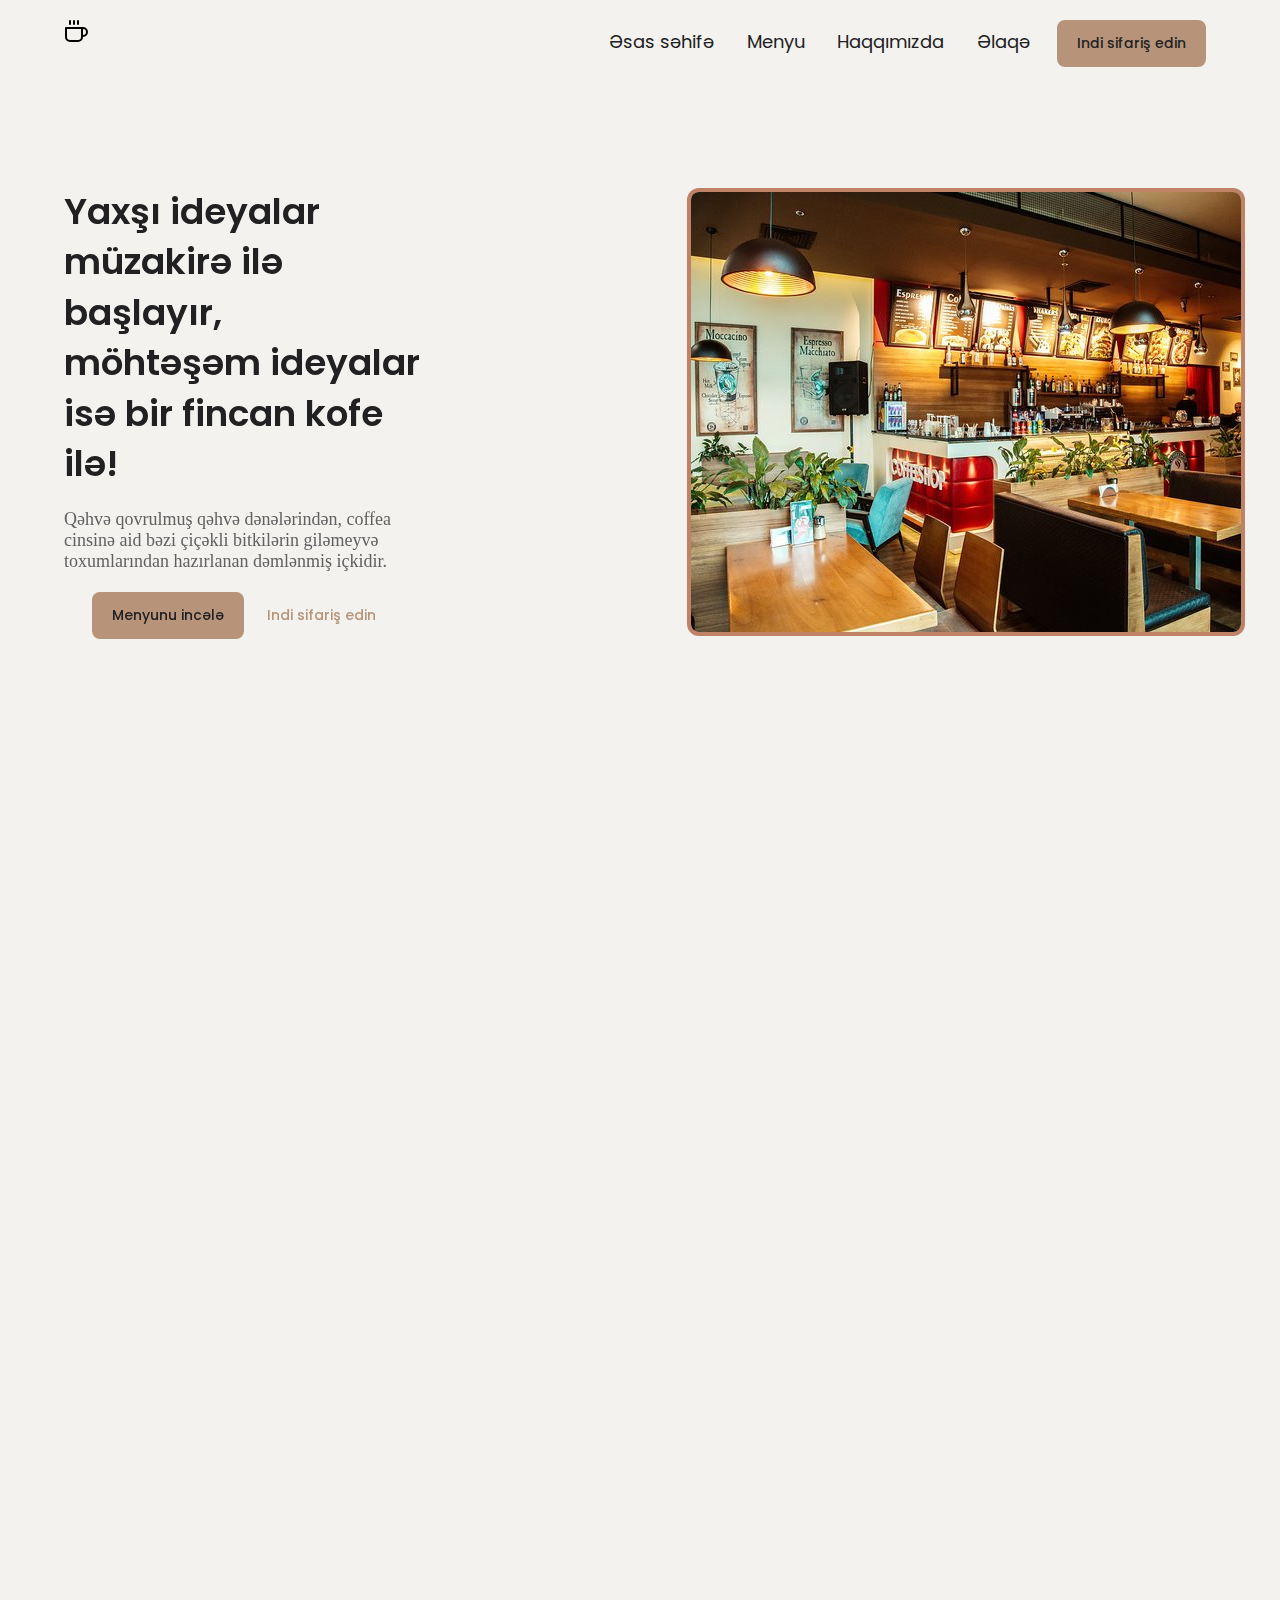
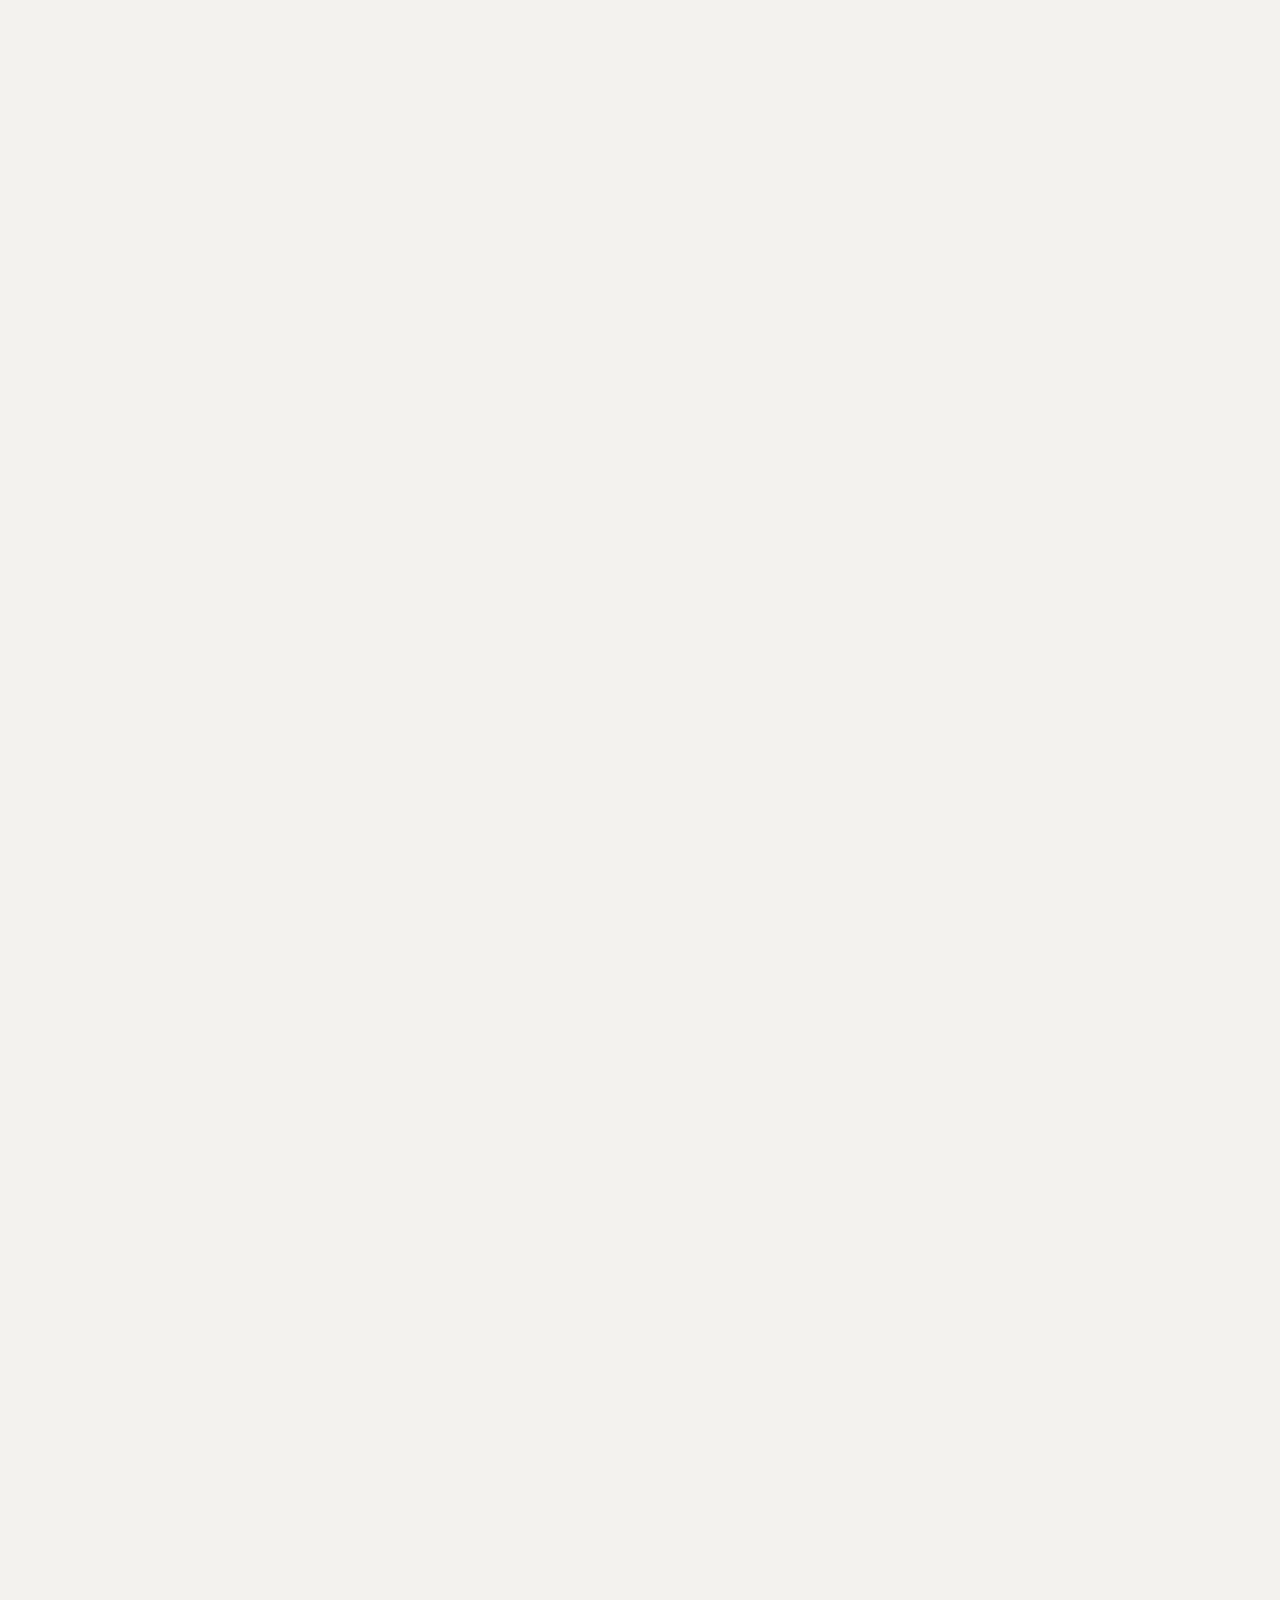
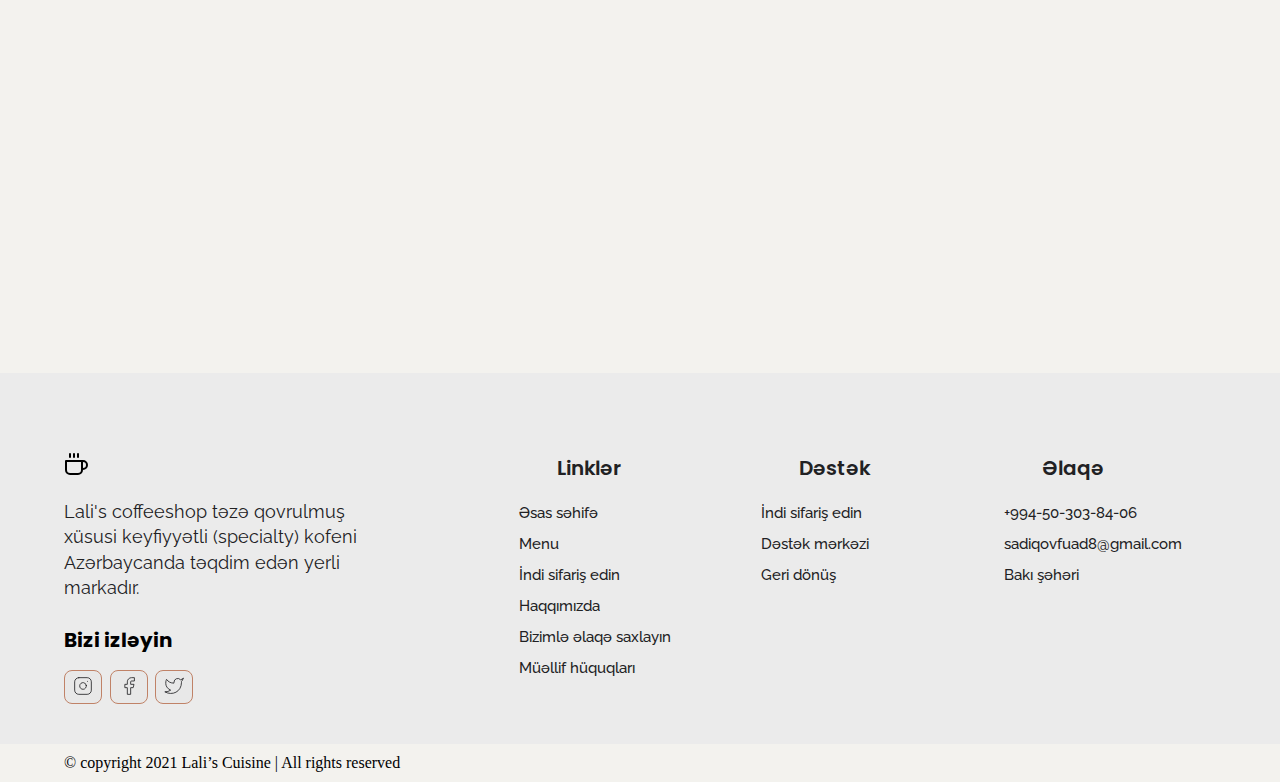
==== commit cae03b8d: "some possibly meaningful message" ====
--- a/index.html
+++ b/index.html
@@ -42,12 +42,13 @@
                          </div>
                          <div class="nav__list__wrapper">
                              <li><a href="./index.html" class="nav__link">Əsas səhifə</a></li> 
-                             <li><a href="./menu.html" class="nav__link">Menü</a></li>
+                             <li><a href="./menu.html" class="nav__link">Menyu</a></li>
                              <li><a href="./about.html" class="nav__link">Haqqımızda</a></li>
                              <li><a href="./contact.html" class="nav__link">Əlaqə</a></li>
                              <li><a href="./booking.html" class="btn primary-btn">Indi sifariş edin</a></li>
                          </div>
                      </ul>
+                     
                  </nav>
              </div>
          </div>
@@ -127,7 +128,7 @@
       <div class="container">
           <div class="ourSpecials__wrapper">
               <div class="ourSpecials__left">
-                  <div class="ourSpecials__item">
+                    <div class="ourSpecials__item">
                       <div class="ourSpecials__item__img">
                           <img src="latte.jpg" alt="coffee img">
                       </div>
--- a/components.css
+++ b/components.css
@@ -1,3 +1,7 @@
+*{
+    padding: 0;
+    margin: 0;
+}
 /* Nav Styles */
 .nav {
 	padding: 2rem 0;
@@ -52,7 +56,7 @@
 		left: 100%;
 		top: 0;
 		height: 100vh;
-		width: 80%;
+		width: 70%;
 		background: var(--brown-2);
 		display: flex;
 		align-items: center;
--- a/home.css
+++ b/home.css
@@ -164,7 +164,7 @@
     color: var(--black-2);
     margin-bottom: 1rem;
 }
-@media only screen and (min-width : 768px)
+@media only screen and (min-width : 991px)
 {
     #ourSpecials
     {
@@ -217,6 +217,22 @@
         font-size: 1.5rem;
         margin-bottom: 1.5rem;
         font-weight: 500;
+    }
+}
+@media (max-width: 768px){
+    .ourSpecials__left{
+        margin-top: 200px;
+        display: flex;
+        flex-direction: column;
+        gap: 350px;
+    }
+}
+@media (max-width: 575px){
+    .ourSpecials__left{
+        margin-top: 200px;
+        display: flex;
+        flex-direction: column;
+        gap: 250px;
     }
 }
 @media only screen and (max-width:300px)
